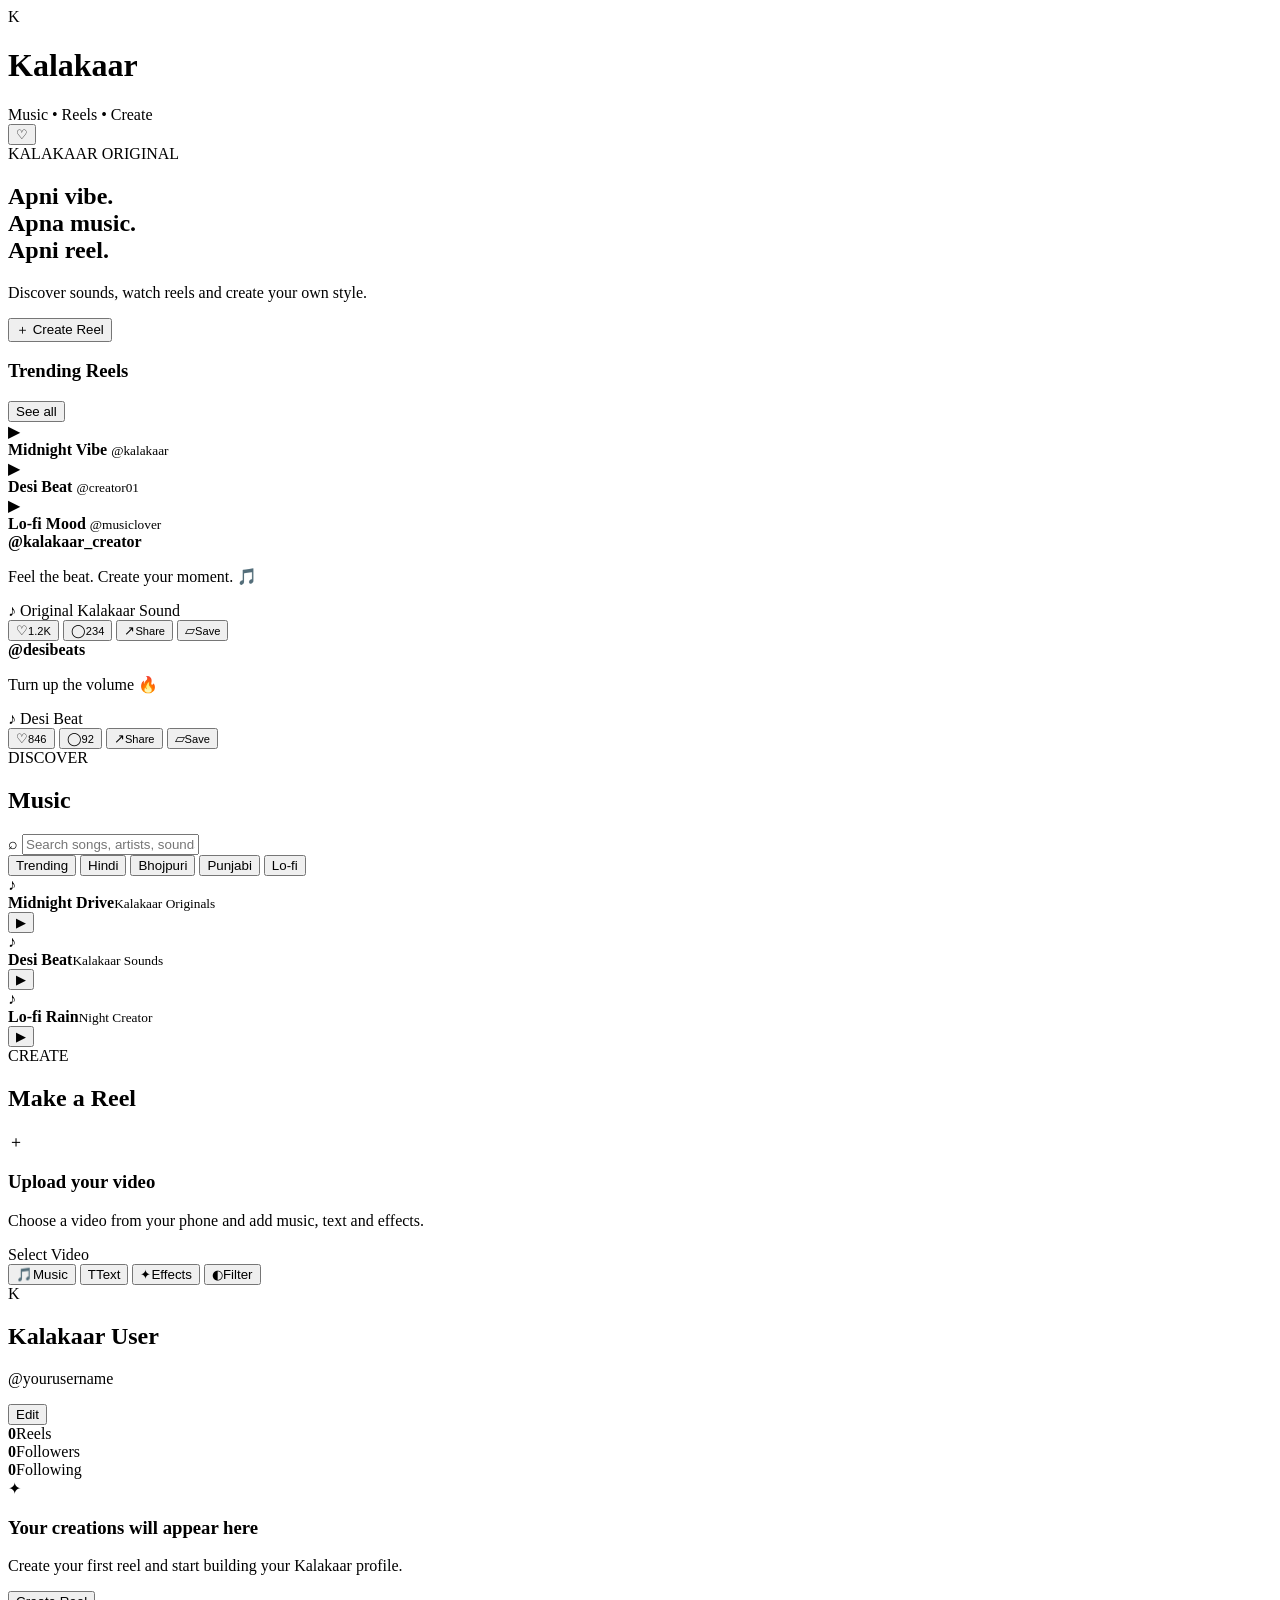
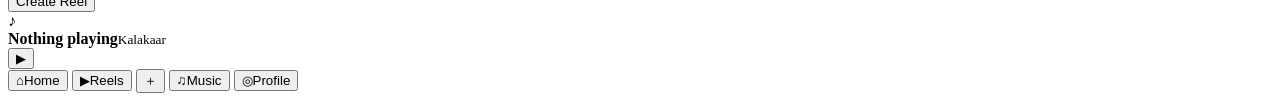
==== index.html @ d2f117f1 "Add files via upload" ====
<!DOCTYPE html>
<html lang="en">
<head>
  <meta charset="UTF-8" />
  <meta name="viewport" content="width=device-width, initial-scale=1.0, viewport-fit=cover" />
  <meta name="theme-color" content="#080808" />
  <title>Kalakaar</title>
  <link rel="stylesheet" href="style.css" />
</head>
<body>
  <div class="app-shell">
    <header class="topbar">
      <div class="brand">
        <div class="brand-mark">K</div>
        <div>
          <h1>Kalakaar</h1>
          <span>Music • Reels • Create</span>
        </div>
      </div>
      <button class="icon-btn" aria-label="Notifications">♡</button>
    </header>

    <main id="app">
      <section class="screen active" id="homeScreen">
        <div class="hero">
          <div class="hero-overlay"></div>
          <div class="hero-content">
            <span class="pill">KALAKAAR ORIGINAL</span>
            <h2>Apni vibe.<br>Apna music.<br>Apni reel.</h2>
            <p>Discover sounds, watch reels and create your own style.</p>
            <button class="primary-btn" onclick="openCreate()">＋ Create Reel</button>
          </div>
        </div>

        <div class="section-head">
          <h3>Trending Reels</h3>
          <button onclick="showToast('More reels coming soon')">See all</button>
        </div>

        <div class="reel-row">
          <article class="reel-card" onclick="playReel(this)">
            <div class="reel-cover cover-one"><span>▶</span></div>
            <strong>Midnight Vibe</strong>
            <small>@kalakaar</small>
          </article>
          <article class="reel-card" onclick="playReel(this)">
            <div class="reel-cover cover-two"><span>▶</span></div>
            <strong>Desi Beat</strong>
            <small>@creator01</small>
          </article>
          <article class="reel-card" onclick="playReel(this)">
            <div class="reel-cover cover-three"><span>▶</span></div>
            <strong>Lo-fi Mood</strong>
            <small>@musiclover</small>
          </article>
        </div>
      </section>

      <section class="screen" id="reelsScreen">
        <div class="reels-feed">
          <article class="full-reel">
            <div class="reel-bg bg-a"></div>
            <div class="reel-info">
              <b>@kalakaar_creator</b>
              <p>Feel the beat. Create your moment. 🎵</p>
              <span>♪ Original Kalakaar Sound</span>
            </div>
            <div class="reel-actions">
              <button onclick="like(this)">♡<small>1.2K</small></button>
              <button onclick="showToast('Comments opened')">◯<small>234</small></button>
              <button onclick="showToast('Share menu opened')">↗<small>Share</small></button>
              <button onclick="save(this)">▱<small>Save</small></button>
            </div>
          </article>
          <article class="full-reel">
            <div class="reel-bg bg-b"></div>
            <div class="reel-info">
              <b>@desibeats</b>
              <p>Turn up the volume 🔥</p>
              <span>♪ Desi Beat</span>
            </div>
            <div class="reel-actions">
              <button onclick="like(this)">♡<small>846</small></button>
              <button onclick="showToast('Comments opened')">◯<small>92</small></button>
              <button onclick="showToast('Share menu opened')">↗<small>Share</small></button>
              <button onclick="save(this)">▱<small>Save</small></button>
            </div>
          </article>
        </div>
      </section>

      <section class="screen" id="musicScreen">
        <div class="page-title">
          <span>DISCOVER</span>
          <h2>Music</h2>
        </div>
        <div class="search-box">⌕ <input placeholder="Search songs, artists, sounds..." /></div>

        <div class="chips">
          <button class="chip active">Trending</button>
          <button class="chip">Hindi</button>
          <button class="chip">Bhojpuri</button>
          <button class="chip">Punjabi</button>
          <button class="chip">Lo-fi</button>
        </div>

        <div class="track-list">
          <div class="track" onclick="playTrack(this, 'Midnight Drive')">
            <div class="track-art art-one">♪</div>
            <div class="track-meta"><b>Midnight Drive</b><small>Kalakaar Originals</small></div>
            <button>▶</button>
          </div>
          <div class="track" onclick="playTrack(this, 'Desi Beat')">
            <div class="track-art art-two">♪</div>
            <div class="track-meta"><b>Desi Beat</b><small>Kalakaar Sounds</small></div>
            <button>▶</button>
          </div>
          <div class="track" onclick="playTrack(this, 'Lo-fi Rain')">
            <div class="track-art art-three">♪</div>
            <div class="track-meta"><b>Lo-fi Rain</b><small>Night Creator</small></div>
            <button>▶</button>
          </div>
        </div>
      </section>

      <section class="screen" id="createScreen">
        <div class="page-title">
          <span>CREATE</span>
          <h2>Make a Reel</h2>
        </div>
        <div class="create-card">
          <div class="upload-icon">＋</div>
          <h3>Upload your video</h3>
          <p>Choose a video from your phone and add music, text and effects.</p>
          <label class="primary-btn upload-btn">
            Select Video
            <input type="file" accept="video/*" onchange="handleVideo(this)" hidden />
          </label>
          <div id="selectedFile"></div>
        </div>
        <div class="editor-tools">
          <button onclick="showToast('Music picker opened')">🎵<span>Music</span></button>
          <button onclick="showToast('Text tool opened')">T<span>Text</span></button>
          <button onclick="showToast('Effects opened')">✦<span>Effects</span></button>
          <button onclick="showToast('Filters opened')">◐<span>Filter</span></button>
        </div>
      </section>

      <section class="screen" id="profileScreen">
        <div class="profile-head">
          <div class="avatar">K</div>
          <div>
            <h2>Kalakaar User</h2>
            <p>@yourusername</p>
          </div>
          <button class="edit-btn" onclick="showToast('Edit profile')">Edit</button>
        </div>
        <div class="stats">
          <div><b>0</b><span>Reels</span></div>
          <div><b>0</b><span>Followers</span></div>
          <div><b>0</b><span>Following</span></div>
        </div>
        <div class="profile-empty">
          <div>✦</div>
          <h3>Your creations will appear here</h3>
          <p>Create your first reel and start building your Kalakaar profile.</p>
          <button class="primary-btn" onclick="openCreate()">Create Reel</button>
        </div>
      </section>
    </main>

    <div class="mini-player" id="miniPlayer">
      <div class="mini-art">♪</div>
      <div><b id="trackName">Nothing playing</b><small>Kalakaar</small></div>
      <button onclick="togglePlayer()">▶</button>
    </div>

    <nav class="bottom-nav">
      <button class="nav-item active" data-screen="homeScreen" onclick="navigate('homeScreen', this)">⌂<span>Home</span></button>
      <button class="nav-item" data-screen="reelsScreen" onclick="navigate('reelsScreen', this)">▶<span>Reels</span></button>
      <button class="create-nav" onclick="openCreate()">＋</button>
      <button class="nav-item" data-screen="musicScreen" onclick="navigate('musicScreen', this)">♫<span>Music</span></button>
      <button class="nav-item" data-screen="profileScreen" onclick="navigate('profileScreen', this)">◎<span>Profile</span></button>
    </nav>
  </div>

  <div class="toast" id="toast"></div>
  <script src="app.js"></script>
</body>
</html>
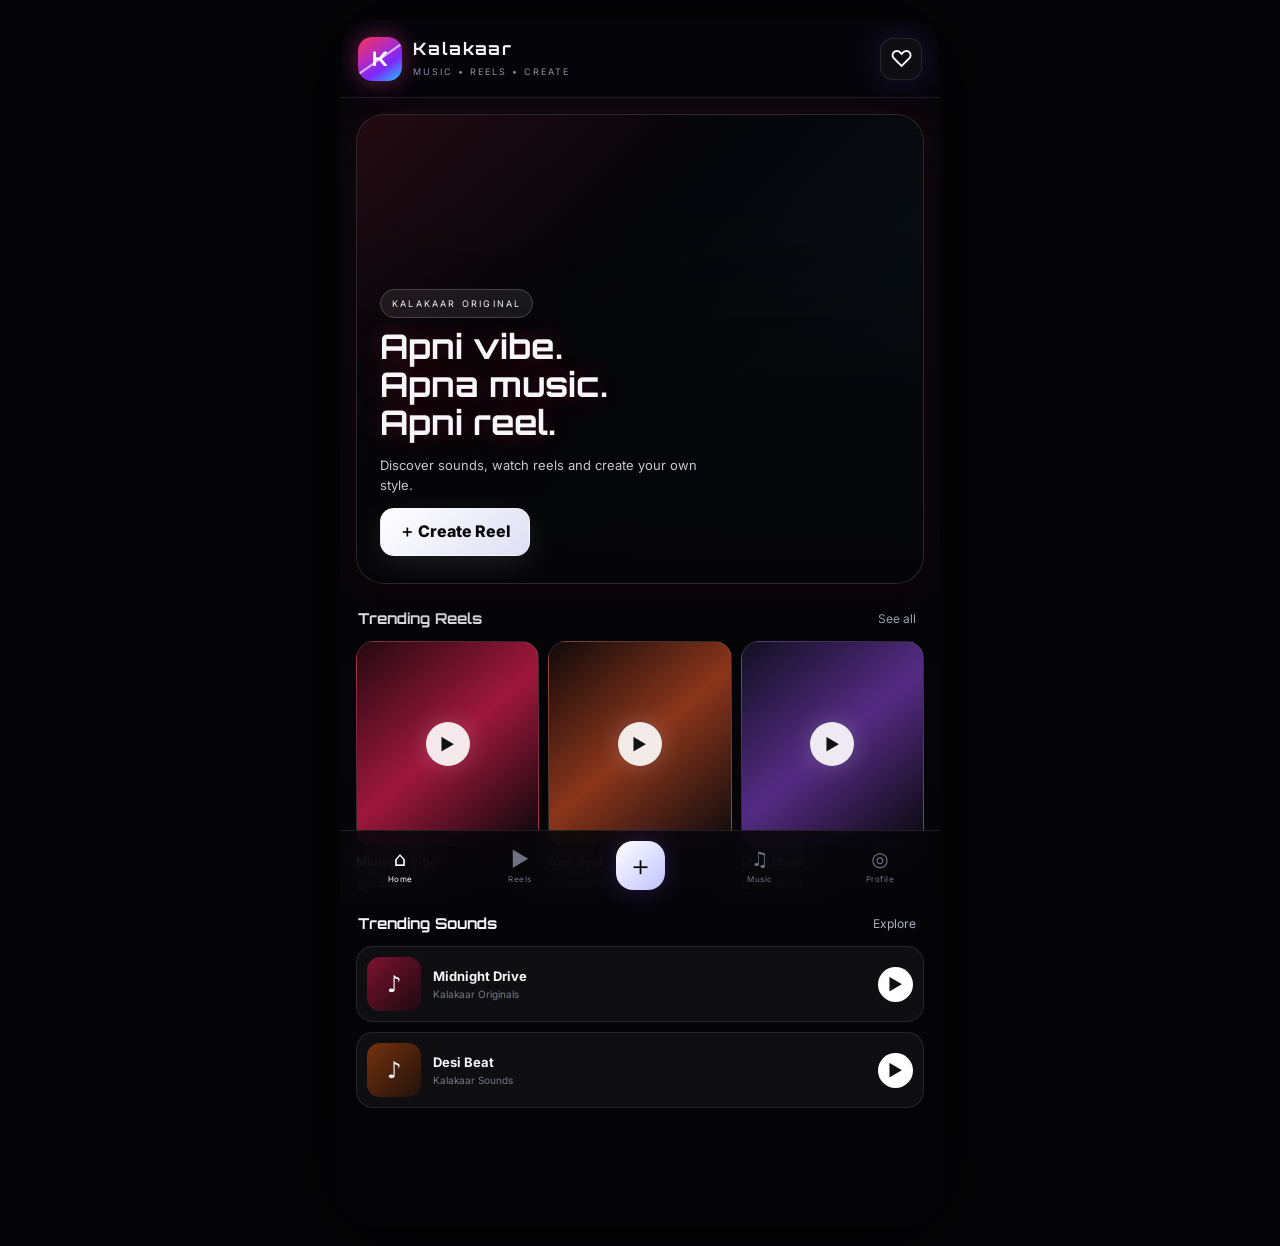
==== commit ce62f542: "Update index.html" ====
--- a/index.html
+++ b/index.html
@@ -1,190 +1,1143 @@
 <!DOCTYPE html>
 <html lang="en">
+
 <head>
-  <meta charset="UTF-8" />
-  <meta name="viewport" content="width=device-width, initial-scale=1.0, viewport-fit=cover" />
-  <meta name="theme-color" content="#080808" />
-  <title>Kalakaar</title>
-  <link rel="stylesheet" href="style.css" />
+    <meta charset="UTF-8">
+
+    <meta
+        name="viewport"
+        content="width=device-width, initial-scale=1.0, viewport-fit=cover"
+    >
+
+    <meta
+        name="theme-color"
+        content="#050507"
+    >
+
+    <meta
+        name="description"
+        content="Kalakaar - Music, Reels and Creator Studio"
+    >
+
+    <title>Kalakaar | Music • Reels • Create</title>
+
+    <link rel="stylesheet" href="style.css">
 </head>
+
+
 <body>
-  <div class="app-shell">
+
+<div class="app-shell">
+
+
+    <!-- ==========================================
+         TOP BAR
+    =========================================== -->
+
     <header class="topbar">
-      <div class="brand">
-        <div class="brand-mark">K</div>
+
+        <div class="brand">
+
+            <div class="brand-mark">
+                K
+            </div>
+
+            <div>
+                <h1>Kalakaar</h1>
+
+                <span>
+                    MUSIC • REELS • CREATE
+                </span>
+            </div>
+
+        </div>
+
+
+        <button
+            class="icon-btn"
+            onclick="openNotifications()"
+            aria-label="Notifications"
+        >
+            ♡
+        </button>
+
+    </header>
+
+
+
+    <!-- ==========================================
+         MAIN APP
+    =========================================== -->
+
+    <main id="app">
+
+
+        <!-- ======================================
+             HOME
+        ======================================= -->
+
+        <section
+            class="screen active"
+            id="homeScreen"
+        >
+
+            <div class="hero">
+
+                <div class="hero-overlay"></div>
+
+                <div class="hero-content">
+
+                    <span class="pill">
+                        KALAKAAR ORIGINAL
+                    </span>
+
+
+                    <h2>
+                        Apni vibe.<br>
+                        Apna music.<br>
+                        Apni reel.
+                    </h2>
+
+
+                    <p>
+                        Discover sounds, watch reels
+                        and create your own style.
+                    </p>
+
+
+                    <button
+                        class="primary-btn"
+                        onclick="openCreate()"
+                    >
+                        ＋ Create Reel
+                    </button>
+
+                </div>
+
+            </div>
+
+
+
+            <!-- TRENDING -->
+
+            <div class="section-head">
+
+                <h3>
+                    Trending Reels
+                </h3>
+
+                <button
+                    onclick="navigate(
+                        'reelsScreen',
+                        document.querySelector(
+                            '[data-screen=reelsScreen]'
+                        )
+                    )"
+                >
+                    See all
+                </button>
+
+            </div>
+
+
+            <div class="reel-row">
+
+
+                <article
+                    class="reel-card"
+                    onclick="playReel(this)"
+                >
+
+                    <div class="reel-cover cover-one">
+
+                        <span>
+                            ▶
+                        </span>
+
+                    </div>
+
+                    <strong>
+                        Midnight Vibe
+                    </strong>
+
+                    <small>
+                        @kalakaar
+                    </small>
+
+                </article>
+
+
+
+                <article
+                    class="reel-card"
+                    onclick="playReel(this)"
+                >
+
+                    <div class="reel-cover cover-two">
+
+                        <span>
+                            ▶
+                        </span>
+
+                    </div>
+
+                    <strong>
+                        Desi Beat
+                    </strong>
+
+                    <small>
+                        @creator01
+                    </small>
+
+                </article>
+
+
+
+                <article
+                    class="reel-card"
+                    onclick="playReel(this)"
+                >
+
+                    <div class="reel-cover cover-three">
+
+                        <span>
+                            ▶
+                        </span>
+
+                    </div>
+
+                    <strong>
+                        Lo-fi Mood
+                    </strong>
+
+                    <small>
+                        @musiclover
+                    </small>
+
+                </article>
+
+            </div>
+
+
+
+            <!-- TRENDING MUSIC -->
+
+            <div class="section-head">
+
+                <h3>
+                    Trending Sounds
+                </h3>
+
+                <button
+                    onclick="navigate(
+                        'musicScreen',
+                        document.querySelector(
+                            '[data-screen=musicScreen]'
+                        )
+                    )"
+                >
+                    Explore
+                </button>
+
+            </div>
+
+
+            <div class="track-list">
+
+
+                <div
+                    class="track"
+                    onclick="playTrack(
+                        this,
+                        'Midnight Drive'
+                    )"
+                >
+
+                    <div class="track-art art-one">
+                        ♪
+                    </div>
+
+
+                    <div class="track-meta">
+
+                        <b>
+                            Midnight Drive
+                        </b>
+
+                        <small>
+                            Kalakaar Originals
+                        </small>
+
+                    </div>
+
+
+                    <button>
+                        ▶
+                    </button>
+
+                </div>
+
+
+
+                <div
+                    class="track"
+                    onclick="playTrack(
+                        this,
+                        'Desi Beat'
+                    )"
+                >
+
+                    <div class="track-art art-two">
+                        ♪
+                    </div>
+
+
+                    <div class="track-meta">
+
+                        <b>
+                            Desi Beat
+                        </b>
+
+                        <small>
+                            Kalakaar Sounds
+                        </small>
+
+                    </div>
+
+
+                    <button>
+                        ▶
+                    </button>
+
+                </div>
+
+            </div>
+
+        </section>
+
+
+
+        <!-- ======================================
+             REELS
+        ======================================= -->
+
+        <section
+            class="screen"
+            id="reelsScreen"
+        >
+
+            <div class="reels-feed">
+
+
+                <!-- REEL 1 -->
+
+                <article class="full-reel">
+
+                    <div class="reel-bg bg-a"></div>
+
+
+                    <div class="reel-info">
+
+                        <b>
+                            @kalakaar_creator
+                        </b>
+
+                        <p>
+                            Feel the beat.
+                            Create your moment.
+                        </p>
+
+                        <span>
+                            ♪ Original Kalakaar Sound
+                        </span>
+
+                    </div>
+
+
+                    <div class="reel-actions">
+
+                        <button
+                            onclick="like(this)"
+                        >
+                            ♡
+                            <small>
+                                1.2K
+                            </small>
+                        </button>
+
+
+                        <button
+                            onclick="openComments()"
+                        >
+                            ◯
+                            <small>
+                                234
+                            </small>
+                        </button>
+
+
+                        <button
+                            onclick="shareReel()"
+                        >
+                            ↗
+                            <small>
+                                Share
+                            </small>
+                        </button>
+
+
+                        <button
+                            onclick="save(this)"
+                        >
+                            ▱
+                            <small>
+                                Save
+                            </small>
+                        </button>
+
+                    </div>
+
+                </article>
+
+
+
+                <!-- REEL 2 -->
+
+                <article class="full-reel">
+
+                    <div class="reel-bg bg-b"></div>
+
+
+                    <div class="reel-info">
+
+                        <b>
+                            @desibeats
+                        </b>
+
+                        <p>
+                            Turn up the volume.
+                        </p>
+
+                        <span>
+                            ♪ Desi Beat
+                        </span>
+
+                    </div>
+
+
+                    <div class="reel-actions">
+
+                        <button
+                            onclick="like(this)"
+                        >
+                            ♡
+                            <small>
+                                846
+                            </small>
+                        </button>
+
+
+                        <button
+                            onclick="openComments()"
+                        >
+                            ◯
+                            <small>
+                                92
+                            </small>
+                        </button>
+
+
+                        <button
+                            onclick="shareReel()"
+                        >
+                            ↗
+                            <small>
+                                Share
+                            </small>
+                        </button>
+
+
+                        <button
+                            onclick="save(this)"
+                        >
+                            ▱
+                            <small>
+                                Save
+                            </small>
+                        </button>
+
+                    </div>
+
+                </article>
+
+            </div>
+
+        </section>
+
+
+
+        <!-- ======================================
+             MUSIC
+        ======================================= -->
+
+        <section
+            class="screen"
+            id="musicScreen"
+        >
+
+            <div class="page-title">
+
+                <span>
+                    DISCOVER
+                </span>
+
+                <h2>
+                    Music
+                </h2>
+
+            </div>
+
+
+
+            <!-- SEARCH -->
+
+            <div class="search-box">
+
+                ⌕
+
+
+                <input
+                    type="search"
+                    placeholder="Search songs, artists, sounds..."
+                    oninput="searchMusic(this.value)"
+                >
+
+            </div>
+
+
+
+            <!-- CATEGORIES -->
+
+            <div class="chips">
+
+                <button
+                    class="chip active"
+                >
+                    Trending
+                </button>
+
+
+                <button class="chip">
+                    Hindi
+                </button>
+
+
+                <button class="chip">
+                    Bhojpuri
+                </button>
+
+
+                <button class="chip">
+                    Punjabi
+                </button>
+
+
+                <button class="chip">
+                    Lo-fi
+                </button>
+
+
+                <button class="chip">
+                    Remix
+                </button>
+
+            </div>
+
+
+
+            <!-- MUSIC -->
+
+            <div class="track-list">
+
+
+                <div
+                    class="track"
+                    onclick="playTrack(
+                        this,
+                        'Midnight Drive'
+                    )"
+                >
+
+                    <div class="track-art art-one">
+                        ♪
+                    </div>
+
+
+                    <div class="track-meta">
+
+                        <b>
+                            Midnight Drive
+                        </b>
+
+                        <small>
+                            Kalakaar Originals
+                        </small>
+
+                    </div>
+
+
+                    <button>
+                        ▶
+                    </button>
+
+                </div>
+
+
+
+                <div
+                    class="track"
+                    onclick="playTrack(
+                        this,
+                        'Desi Beat'
+                    )"
+                >
+
+                    <div class="track-art art-two">
+                        ♪
+                    </div>
+
+
+                    <div class="track-meta">
+
+                        <b>
+                            Desi Beat
+                        </b>
+
+                        <small>
+                            Kalakaar Sounds
+                        </small>
+
+                    </div>
+
+
+                    <button>
+                        ▶
+                    </button>
+
+                </div>
+
+
+
+                <div
+                    class="track"
+                    onclick="playTrack(
+                        this,
+                        'Lo-fi Rain'
+                    )"
+                >
+
+                    <div class="track-art art-three">
+                        ♪
+                    </div>
+
+
+                    <div class="track-meta">
+
+                        <b>
+                            Lo-fi Rain
+                        </b>
+
+                        <small>
+                            Night Creator
+                        </small>
+
+                    </div>
+
+
+                    <button>
+                        ▶
+                    </button>
+
+                </div>
+
+
+
+                <div
+                    class="track"
+                    onclick="playTrack(
+                        this,
+                        'Desi Nights'
+                    )"
+                >
+
+                    <div class="track-art art-two">
+                        ♪
+                    </div>
+
+
+                    <div class="track-meta">
+
+                        <b>
+                            Desi Nights
+                        </b>
+
+                        <small>
+                            Kalakaar Beats
+                        </small>
+
+                    </div>
+
+
+                    <button>
+                        ▶
+                    </button>
+
+                </div>
+
+            </div>
+
+        </section>
+
+
+
+        <!-- ======================================
+             CREATE REEL
+        ======================================= -->
+
+        <section
+            class="screen"
+            id="createScreen"
+        >
+
+            <div class="page-title">
+
+                <span>
+                    CREATOR STUDIO
+                </span>
+
+                <h2>
+                    Make a Reel
+                </h2>
+
+            </div>
+
+
+
+            <div class="create-card">
+
+                <div class="upload-icon">
+                    ＋
+                </div>
+
+
+                <h3>
+                    Upload your video
+                </h3>
+
+
+                <p>
+                    Choose a video from your phone
+                    and add music, text and effects.
+                </p>
+
+
+                <label class="primary-btn upload-btn">
+
+                    Select Video
+
+                    <input
+                        type="file"
+                        accept="video/*"
+                        onchange="handleVideo(this)"
+                        hidden
+                    >
+
+                </label>
+
+
+                <div id="selectedFile"></div>
+
+            </div>
+
+
+
+            <!-- EDITOR TOOLS -->
+
+            <div class="editor-tools">
+
+                <button
+                    onclick="showToast(
+                        'Music picker opened'
+                    )"
+                >
+                    🎵
+                    <span>
+                        Music
+                    </span>
+                </button>
+
+
+                <button
+                    onclick="showToast(
+                        'Text tool opened'
+                    )"
+                >
+                    T
+                    <span>
+                        Text
+                    </span>
+                </button>
+
+
+                <button
+                    onclick="showToast(
+                        'Effects opened'
+                    )"
+                >
+                    ✦
+                    <span>
+                        Effects
+                    </span>
+                </button>
+
+
+                <button
+                    onclick="showToast(
+                        'Filters opened'
+                    )"
+                >
+                    ◐
+                    <span>
+                        Filter
+                    </span>
+                </button>
+
+            </div>
+
+
+
+            <!-- CREATOR ACTIONS -->
+
+            <div class="section-head">
+
+                <h3>
+                    Creator Tools
+                </h3>
+
+            </div>
+
+
+            <div class="editor-tools">
+
+                <button
+                    onclick="showToast(
+                        'Drafts opened'
+                    )"
+                >
+                    ▣
+                    <span>
+                        Drafts
+                    </span>
+                </button>
+
+
+                <button
+                    onclick="showToast(
+                        'Saved sounds opened'
+                    )"
+                >
+                    ♫
+                    <span>
+                        Sounds
+                    </span>
+                </button>
+
+
+                <button
+                    onclick="showToast(
+                        'Templates opened'
+                    )"
+                >
+                    ◈
+                    <span>
+                        Templates
+                    </span>
+                </button>
+
+
+                <button
+                    onclick="showToast(
+                        'Analytics opened'
+                    )"
+                >
+                    ◉
+                    <span>
+                        Analytics
+                    </span>
+                </button>
+
+            </div>
+
+        </section>
+
+
+
+        <!-- ======================================
+             PROFILE
+        ======================================= -->
+
+        <section
+            class="screen"
+            id="profileScreen"
+        >
+
+            <div class="profile-head">
+
+                <div class="avatar">
+                    K
+                </div>
+
+
+                <div>
+
+                    <h2>
+                        Kalakaar User
+                    </h2>
+
+                    <p>
+                        @yourusername
+                    </p>
+
+                </div>
+
+
+                <button
+                    class="edit-btn"
+                    onclick="editProfile()"
+                >
+                    Edit
+                </button>
+
+            </div>
+
+
+
+            <!-- PROFILE STATS -->
+
+            <div class="stats">
+
+                <div>
+
+                    <b>
+                        0
+                    </b>
+
+                    <span>
+                        Reels
+                    </span>
+
+                </div>
+
+
+                <div>
+
+                    <b>
+                        0
+                    </b>
+
+                    <span>
+                        Followers
+                    </span>
+
+                </div>
+
+
+                <div>
+
+                    <b>
+                        0
+                    </b>
+
+                    <span>
+                        Following
+                    </span>
+
+                </div>
+
+            </div>
+
+
+
+            <!-- PROFILE EMPTY -->
+
+            <div class="profile-empty">
+
+                <div>
+                    ✦
+                </div>
+
+
+                <h3>
+                    Your creations will appear here
+                </h3>
+
+
+                <p>
+                    Create your first reel and start
+                    building your Kalakaar profile.
+                </p>
+
+
+                <button
+                    class="primary-btn"
+                    onclick="openCreate()"
+                >
+                    Create Reel
+                </button>
+
+            </div>
+
+        </section>
+
+    </main>
+
+
+
+    <!-- ==========================================
+         MINI MUSIC PLAYER
+    =========================================== -->
+
+    <div
+        class="mini-player"
+        id="miniPlayer"
+    >
+
+        <div class="mini-art">
+            ♪
+        </div>
+
+
         <div>
-          <h1>Kalakaar</h1>
-          <span>Music • Reels • Create</span>
+
+            <b id="trackName">
+                Nothing playing
+            </b>
+
+            <small>
+                Kalakaar
+            </small>
+
         </div>
-      </div>
-      <button class="icon-btn" aria-label="Notifications">♡</button>
-    </header>
-
-    <main id="app">
-      <section class="screen active" id="homeScreen">
-        <div class="hero">
-          <div class="hero-overlay"></div>
-          <div class="hero-content">
-            <span class="pill">KALAKAAR ORIGINAL</span>
-            <h2>Apni vibe.<br>Apna music.<br>Apni reel.</h2>
-            <p>Discover sounds, watch reels and create your own style.</p>
-            <button class="primary-btn" onclick="openCreate()">＋ Create Reel</button>
-          </div>
-        </div>
-
-        <div class="section-head">
-          <h3>Trending Reels</h3>
-          <button onclick="showToast('More reels coming soon')">See all</button>
-        </div>
-
-        <div class="reel-row">
-          <article class="reel-card" onclick="playReel(this)">
-            <div class="reel-cover cover-one"><span>▶</span></div>
-            <strong>Midnight Vibe</strong>
-            <small>@kalakaar</small>
-          </article>
-          <article class="reel-card" onclick="playReel(this)">
-            <div class="reel-cover cover-two"><span>▶</span></div>
-            <strong>Desi Beat</strong>
-            <small>@creator01</small>
-          </article>
-          <article class="reel-card" onclick="playReel(this)">
-            <div class="reel-cover cover-three"><span>▶</span></div>
-            <strong>Lo-fi Mood</strong>
-            <small>@musiclover</small>
-          </article>
-        </div>
-      </section>
-
-      <section class="screen" id="reelsScreen">
-        <div class="reels-feed">
-          <article class="full-reel">
-            <div class="reel-bg bg-a"></div>
-            <div class="reel-info">
-              <b>@kalakaar_creator</b>
-              <p>Feel the beat. Create your moment. 🎵</p>
-              <span>♪ Original Kalakaar Sound</span>
-            </div>
-            <div class="reel-actions">
-              <button onclick="like(this)">♡<small>1.2K</small></button>
-              <button onclick="showToast('Comments opened')">◯<small>234</small></button>
-              <button onclick="showToast('Share menu opened')">↗<small>Share</small></button>
-              <button onclick="save(this)">▱<small>Save</small></button>
-            </div>
-          </article>
-          <article class="full-reel">
-            <div class="reel-bg bg-b"></div>
-            <div class="reel-info">
-              <b>@desibeats</b>
-              <p>Turn up the volume 🔥</p>
-              <span>♪ Desi Beat</span>
-            </div>
-            <div class="reel-actions">
-              <button onclick="like(this)">♡<small>846</small></button>
-              <button onclick="showToast('Comments opened')">◯<small>92</small></button>
-              <button onclick="showToast('Share menu opened')">↗<small>Share</small></button>
-              <button onclick="save(this)">▱<small>Save</small></button>
-            </div>
-          </article>
-        </div>
-      </section>
-
-      <section class="screen" id="musicScreen">
-        <div class="page-title">
-          <span>DISCOVER</span>
-          <h2>Music</h2>
-        </div>
-        <div class="search-box">⌕ <input placeholder="Search songs, artists, sounds..." /></div>
-
-        <div class="chips">
-          <button class="chip active">Trending</button>
-          <button class="chip">Hindi</button>
-          <button class="chip">Bhojpuri</button>
-          <button class="chip">Punjabi</button>
-          <button class="chip">Lo-fi</button>
-        </div>
-
-        <div class="track-list">
-          <div class="track" onclick="playTrack(this, 'Midnight Drive')">
-            <div class="track-art art-one">♪</div>
-            <div class="track-meta"><b>Midnight Drive</b><small>Kalakaar Originals</small></div>
-            <button>▶</button>
-          </div>
-          <div class="track" onclick="playTrack(this, 'Desi Beat')">
-            <div class="track-art art-two">♪</div>
-            <div class="track-meta"><b>Desi Beat</b><small>Kalakaar Sounds</small></div>
-            <button>▶</button>
-          </div>
-          <div class="track" onclick="playTrack(this, 'Lo-fi Rain')">
-            <div class="track-art art-three">♪</div>
-            <div class="track-meta"><b>Lo-fi Rain</b><small>Night Creator</small></div>
-            <button>▶</button>
-          </div>
-        </div>
-      </section>
-
-      <section class="screen" id="createScreen">
-        <div class="page-title">
-          <span>CREATE</span>
-          <h2>Make a Reel</h2>
-        </div>
-        <div class="create-card">
-          <div class="upload-icon">＋</div>
-          <h3>Upload your video</h3>
-          <p>Choose a video from your phone and add music, text and effects.</p>
-          <label class="primary-btn upload-btn">
-            Select Video
-            <input type="file" accept="video/*" onchange="handleVideo(this)" hidden />
-          </label>
-          <div id="selectedFile"></div>
-        </div>
-        <div class="editor-tools">
-          <button onclick="showToast('Music picker opened')">🎵<span>Music</span></button>
-          <button onclick="showToast('Text tool opened')">T<span>Text</span></button>
-          <button onclick="showToast('Effects opened')">✦<span>Effects</span></button>
-          <button onclick="showToast('Filters opened')">◐<span>Filter</span></button>
-        </div>
-      </section>
-
-      <section class="screen" id="profileScreen">
-        <div class="profile-head">
-          <div class="avatar">K</div>
-          <div>
-            <h2>Kalakaar User</h2>
-            <p>@yourusername</p>
-          </div>
-          <button class="edit-btn" onclick="showToast('Edit profile')">Edit</button>
-        </div>
-        <div class="stats">
-          <div><b>0</b><span>Reels</span></div>
-          <div><b>0</b><span>Followers</span></div>
-          <div><b>0</b><span>Following</span></div>
-        </div>
-        <div class="profile-empty">
-          <div>✦</div>
-          <h3>Your creations will appear here</h3>
-          <p>Create your first reel and start building your Kalakaar profile.</p>
-          <button class="primary-btn" onclick="openCreate()">Create Reel</button>
-        </div>
-      </section>
-    </main>
-
-    <div class="mini-player" id="miniPlayer">
-      <div class="mini-art">♪</div>
-      <div><b id="trackName">Nothing playing</b><small>Kalakaar</small></div>
-      <button onclick="togglePlayer()">▶</button>
+
+
+        <button
+            onclick="togglePlayer()"
+        >
+            ▶
+        </button>
+
     </div>
 
+
+
+    <!-- ==========================================
+         BOTTOM NAVIGATION
+    =========================================== -->
+
     <nav class="bottom-nav">
-      <button class="nav-item active" data-screen="homeScreen" onclick="navigate('homeScreen', this)">⌂<span>Home</span></button>
-      <button class="nav-item" data-screen="reelsScreen" onclick="navigate('reelsScreen', this)">▶<span>Reels</span></button>
-      <button class="create-nav" onclick="openCreate()">＋</button>
-      <button class="nav-item" data-screen="musicScreen" onclick="navigate('musicScreen', this)">♫<span>Music</span></button>
-      <button class="nav-item" data-screen="profileScreen" onclick="navigate('profileScreen', this)">◎<span>Profile</span></button>
+
+
+        <button
+            class="nav-item active"
+            data-screen="homeScreen"
+            onclick="navigate(
+                'homeScreen',
+                this
+            )"
+        >
+            ⌂
+            <span>
+                Home
+            </span>
+        </button>
+
+
+
+        <button
+            class="nav-item"
+            data-screen="reelsScreen"
+            onclick="navigate(
+                'reelsScreen',
+                this
+            )"
+        >
+            ▶
+            <span>
+                Reels
+            </span>
+        </button>
+
+
+
+        <button
+            class="create-nav"
+            onclick="openCreate()"
+            aria-label="Create Reel"
+        >
+            ＋
+        </button>
+
+
+
+        <button
+            class="nav-item"
+            data-screen="musicScreen"
+            onclick="navigate(
+                'musicScreen',
+                this
+            )"
+        >
+            ♫
+            <span>
+                Music
+            </span>
+        </button>
+
+
+
+        <button
+            class="nav-item"
+            data-screen="profileScreen"
+            onclick="navigate(
+                'profileScreen',
+                this
+            )"
+        >
+            ◎
+            <span>
+                Profile
+            </span>
+        </button>
+
     </nav>
-  </div>
-
-  <div class="toast" id="toast"></div>
-  <script src="app.js"></script>
+
+
+
+    <!-- ==========================================
+         TOAST
+    =========================================== -->
+
+    <div
+        class="toast"
+        id="toast"
+    ></div>
+
+
+</div>
+
+
+<script src="app.js"></script>
+
 </body>
+
 </html>
--- a/style.css
+++ b/style.css
@@ -0,0 +1,311 @@
+@import url('https://fonts.googleapis.com/css2?family=Orbitron:wght@500;600;700;800&family=Inter:wght@400;500;600;700;800&display=swap');
+
+:root{
+  --bg:#050507;
+  --panel:rgba(16,16,23,.72);
+  --line:rgba(255,255,255,.10);
+  --text:#f7f7fb;
+  --muted:#9293a2;
+  --red:#ff3158;
+  --violet:#8b5cff;
+  --cyan:#34d8ff;
+  --glow:0 0 35px rgba(139,92,255,.22);
+}
+
+*{box-sizing:border-box}
+html,body{margin:0;min-height:100%;background:var(--bg);color:var(--text);font-family:Inter,system-ui,sans-serif}
+body{overflow-x:hidden}
+button,input{font:inherit}
+button{cursor:pointer}
+
+body:before{
+  content:"";
+  position:fixed;
+  inset:0;
+  pointer-events:none;
+  background:
+    radial-gradient(circle at 15% 10%,rgba(255,49,88,.16),transparent 28%),
+    radial-gradient(circle at 90% 20%,rgba(52,216,255,.10),transparent 25%),
+    radial-gradient(circle at 50% 90%,rgba(139,92,255,.13),transparent 30%);
+  z-index:-2;
+}
+
+body:after{
+  content:"";
+  position:fixed;
+  inset:0;
+  pointer-events:none;
+  opacity:.08;
+  background-image:linear-gradient(rgba(255,255,255,.7) 1px,transparent 1px),
+                   linear-gradient(90deg,rgba(255,255,255,.7) 1px,transparent 1px);
+  background-size:42px 42px;
+  mask-image:linear-gradient(to bottom,black,transparent 75%);
+  z-index:-1;
+}
+
+.app-shell{
+  max-width:600px;
+  min-height:100vh;
+  margin:auto;
+  position:relative;
+  background:linear-gradient(180deg,rgba(7,7,11,.92),rgba(4,4,7,.98));
+  box-shadow:0 0 100px rgba(0,0,0,.75);
+}
+
+.topbar{
+  height:78px;
+  padding:13px 18px;
+  display:flex;
+  align-items:center;
+  justify-content:space-between;
+  position:sticky;
+  top:0;
+  z-index:50;
+  background:rgba(5,5,9,.70);
+  backdrop-filter:blur(22px);
+  border-bottom:1px solid var(--line);
+}
+
+.brand{display:flex;align-items:center;gap:11px}
+.brand-mark{
+  width:44px;height:44px;border-radius:14px;
+  display:grid;place-items:center;
+  font-family:Orbitron,sans-serif;font-weight:800;font-size:20px;
+  background:linear-gradient(145deg,#ff3158,#7d28ff 65%,#21c9ff);
+  box-shadow:0 0 22px rgba(255,49,88,.34),0 0 34px rgba(139,92,255,.2);
+  position:relative;overflow:hidden
+}
+.brand-mark:after{
+  content:"";position:absolute;width:70px;height:2px;
+  background:#fff;opacity:.65;transform:rotate(-35deg);
+  animation:scan 2.7s linear infinite
+}
+@keyframes scan{from{left:-80px}to{left:70px}}
+
+.brand h1{
+  margin:0;font-family:Orbitron,sans-serif;
+  font-size:17px;letter-spacing:1.4px
+}
+.brand span{font-size:9px;color:var(--muted);letter-spacing:2px}
+
+.icon-btn{
+  width:42px;height:42px;border-radius:13px;
+  border:1px solid var(--line);background:rgba(255,255,255,.045);
+  color:#fff;font-size:23px;box-shadow:var(--glow)
+}
+
+.screen{display:none;padding:16px 16px 118px}
+.screen.active{display:block;animation:enter .38s ease both}
+@keyframes enter{from{opacity:0;transform:translateY(8px)}to{opacity:1;transform:none}}
+
+.hero{
+  height:470px;border-radius:28px;overflow:hidden;position:relative;
+  background:url("assets/wallpaper.jpg") center/cover;
+  border:1px solid rgba(255,255,255,.14);
+  box-shadow:0 22px 60px rgba(0,0,0,.45),0 0 45px rgba(255,49,88,.10);
+}
+.hero:before{
+  content:"";position:absolute;inset:0;
+  background:linear-gradient(135deg,rgba(255,49,88,.14),transparent 35%,rgba(52,216,255,.08));
+}
+.hero-overlay{
+  position:absolute;inset:0;
+  background:linear-gradient(0deg,#050507 4%,rgba(5,5,7,.74) 38%,rgba(5,5,7,.18) 80%);
+}
+.hero-content{position:absolute;left:23px;right:23px;bottom:27px}
+.pill{
+  font-size:9px;letter-spacing:2.2px;
+  padding:8px 11px;border-radius:99px;
+  border:1px solid rgba(255,255,255,.18);
+  background:rgba(255,255,255,.08);
+  backdrop-filter:blur(12px)
+}
+.hero h2{
+  font-family:Orbitron,sans-serif;
+  font-size:34px;line-height:1.13;
+  margin:16px 0 10px;
+  text-shadow:0 0 25px rgba(255,49,88,.28)
+}
+.hero p{color:#c7c7d0;font-size:13px;line-height:1.55;max-width:350px}
+
+.primary-btn{
+  border:1px solid rgba(255,255,255,.28);
+  border-radius:14px;padding:12px 18px;
+  background:linear-gradient(135deg,#fff,#dedff4);
+  color:#07070a;font-weight:800;
+  box-shadow:0 8px 30px rgba(255,255,255,.10);
+  transition:.2s
+}
+.primary-btn:hover{transform:translateY(-2px);box-shadow:0 10px 35px rgba(139,92,255,.24)}
+
+.section-head{display:flex;align-items:center;justify-content:space-between;margin:25px 2px 13px}
+.section-head h3{margin:0;font-family:Orbitron,sans-serif;font-size:15px}
+.section-head button{border:0;background:none;color:#aeb0c1;font-size:12px}
+
+.reel-row{display:grid;grid-template-columns:repeat(3,1fr);gap:9px}
+.reel-card{min-width:0}
+.reel-cover{
+  height:205px;border-radius:18px;display:grid;place-items:center;
+  position:relative;overflow:hidden;border:1px solid rgba(255,255,255,.11);
+  transition:.25s
+}
+.reel-cover:hover{transform:translateY(-4px);box-shadow:0 14px 35px rgba(0,0,0,.4)}
+.reel-cover span{
+  width:44px;height:44px;border-radius:50%;
+  display:grid;place-items:center;background:rgba(255,255,255,.9);color:#111;
+  box-shadow:0 0 25px rgba(255,255,255,.18)
+}
+.cover-one,.bg-a{background:linear-gradient(140deg,#250910,#9f173c,#07070a)}
+.cover-two,.bg-b{background:linear-gradient(140deg,#10090a,#8b351b,#0a0a0d)}
+.cover-three{background:linear-gradient(140deg,#111022,#542b83,#08080b)}
+.reel-card strong,.reel-card small{display:block;margin-top:8px;white-space:nowrap;overflow:hidden;text-overflow:ellipsis}
+.reel-card strong{font-size:12px}
+.reel-card small{font-size:10px;color:#777987}
+
+.page-title span{font-family:Orbitron,sans-serif;font-size:9px;color:#777b8e;letter-spacing:2.4px}
+.page-title h2{font-family:Orbitron,sans-serif;font-size:28px;margin:7px 0 18px}
+
+.search-box{
+  height:50px;border:1px solid var(--line);border-radius:15px;
+  display:flex;align-items:center;padding:0 14px;gap:9px;
+  background:rgba(255,255,255,.045);backdrop-filter:blur(15px)
+}
+.search-box input{background:none;border:0;outline:0;color:#fff;width:100%;font-size:13px}
+
+.chips{display:flex;gap:8px;overflow:auto;padding:15px 0}
+.chip{
+  white-space:nowrap;border:1px solid var(--line);
+  background:rgba(255,255,255,.035);color:#a7a8b6;
+  border-radius:99px;padding:8px 13px
+}
+.chip.active{
+  background:linear-gradient(135deg,#fff,#d7d8e8);color:#08080a;
+  box-shadow:0 0 22px rgba(255,255,255,.12)
+}
+
+.track-list{display:grid;gap:10px}
+.track{
+  display:flex;align-items:center;gap:12px;
+  background:rgba(255,255,255,.045);
+  border:1px solid var(--line);border-radius:17px;padding:10px;
+  backdrop-filter:blur(14px);transition:.2s
+}
+.track:hover{border-color:rgba(139,92,255,.35);box-shadow:var(--glow)}
+.track-art{width:54px;height:54px;border-radius:13px;display:grid;place-items:center;font-size:23px}
+.art-one{background:linear-gradient(135deg,#7d1230,#1c0910)}
+.art-two{background:linear-gradient(135deg,#75330e,#21100a)}
+.art-three{background:linear-gradient(135deg,#33285e,#0d0a18)}
+.track-meta{flex:1}.track-meta b,.track-meta small{display:block}
+.track-meta b{font-size:13px}.track-meta small{font-size:10px;color:#777987;margin-top:4px}
+.track button{width:35px;height:35px;border-radius:50%;border:1px solid var(--line);background:#fff;color:#111}
+
+.reels-feed{
+  margin:-16px -16px -118px;
+  height:calc(100vh - 78px);
+  overflow-y:auto;scroll-snap-type:y mandatory
+}
+.full-reel{
+  height:calc(100vh - 78px);min-height:570px;
+  position:relative;scroll-snap-align:start;overflow:hidden
+}
+.reel-bg{position:absolute;inset:0;background-size:cover;background-position:center}
+.reel-bg:after{
+  content:"";position:absolute;inset:0;
+  background:linear-gradient(0deg,#000e 0%,transparent 57%),linear-gradient(90deg,transparent 55%,#0009)
+}
+.reel-info{position:absolute;z-index:2;bottom:40px;left:18px;right:86px}
+.reel-info b{font-size:14px}.reel-info p{font-size:13px}.reel-info span{font-size:10px;color:#d4d4dd}
+.reel-actions{position:absolute;z-index:3;right:13px;bottom:32px;display:grid;gap:16px}
+.reel-actions button{
+  border:1px solid rgba(255,255,255,.10);
+  width:47px;height:47px;border-radius:15px;
+  background:rgba(0,0,0,.32);backdrop-filter:blur(12px);
+  font-size:24px;color:#fff;display:grid;place-items:center
+}
+.reel-actions small{font-size:8px;color:#fff}
+
+.create-card{
+  padding:42px 20px;text-align:center;
+  border:1px dashed rgba(139,92,255,.45);
+  border-radius:22px;background:linear-gradient(145deg,rgba(139,92,255,.08),rgba(255,49,88,.04));
+  box-shadow:0 0 45px rgba(139,92,255,.08)
+}
+.upload-icon{
+  width:76px;height:76px;margin:auto;border-radius:23px;
+  display:grid;place-items:center;
+  background:linear-gradient(145deg,#221334,#241018);
+  border:1px solid rgba(255,255,255,.12);
+  font-size:34px;box-shadow:0 0 30px rgba(139,92,255,.18)
+}
+.create-card h3{margin:18px 0 7px;font-family:Orbitron,sans-serif;font-size:16px}
+.create-card p{color:#858796;font-size:12px;line-height:1.6}
+.upload-btn{display:inline-block;margin-top:10px}
+.editor-tools{display:grid;grid-template-columns:repeat(4,1fr);gap:8px;margin-top:15px}
+.editor-tools button{
+  padding:15px 5px;background:rgba(255,255,255,.045);
+  border:1px solid var(--line);color:#fff;border-radius:15px;
+  font-size:20px
+}
+.editor-tools span{display:block;font-size:9px;color:#858796;margin-top:6px}
+
+.profile-head{display:flex;align-items:center;gap:13px}
+.avatar{
+  width:68px;height:68px;border-radius:50%;display:grid;place-items:center;
+  font-family:Orbitron,sans-serif;font-size:25px;font-weight:800;
+  background:url("assets/wallpaper.jpg") center/cover;
+  border:2px solid #fff;box-shadow:0 0 25px rgba(255,49,88,.18)
+}
+.profile-head h2{margin:0;font-family:Orbitron,sans-serif;font-size:15px}
+.profile-head p{margin:5px 0;color:#777987;font-size:11px}
+.edit-btn{margin-left:auto;background:rgba(255,255,255,.05);color:#fff;border:1px solid var(--line);padding:8px 14px;border-radius:10px}
+.stats{display:grid;grid-template-columns:repeat(3,1fr);margin:25px 0;border-block:1px solid #202027;padding:17px 0;text-align:center}
+.stats b,.stats span{display:block}.stats b{font-family:Orbitron,sans-serif}.stats span{color:#777987;font-size:10px;margin-top:4px}
+.profile-empty{text-align:center;padding:45px 15px;color:#888}.profile-empty>div{font-size:35px;color:#fff}
+.profile-empty h3{color:#ddd;font-size:15px}.profile-empty p{font-size:11px;line-height:1.6}
+
+.mini-player{
+  position:fixed;z-index:60;bottom:76px;left:50%;
+  transform:translateX(-50%);width:min(568px,calc(100% - 22px));
+  height:60px;background:rgba(19,19,27,.88);
+  border:1px solid rgba(139,92,255,.25);border-radius:17px;
+  display:none;align-items:center;padding:7px;gap:10px;
+  backdrop-filter:blur(22px);box-shadow:0 0 35px rgba(139,92,255,.15)
+}
+.mini-player.show{display:flex}.mini-art{width:45px;height:45px;border-radius:11px;background:linear-gradient(135deg,#8b1d3c,#29103c);display:grid;place-items:center}
+.mini-player div:nth-child(2){flex:1}.mini-player b,.mini-player small{display:block}
+.mini-player b{font-size:11px}.mini-player small{font-size:9px;color:#777987;margin-top:3px}
+.mini-player button{border:0;background:#fff;color:#000;width:36px;height:36px;border-radius:50%}
+
+.bottom-nav{
+  position:fixed;z-index:70;bottom:0;left:50%;transform:translateX(-50%);
+  width:min(600px,100%);height:70px;
+  background:rgba(6,6,10,.84);border-top:1px solid var(--line);
+  display:grid;grid-template-columns:1fr 1fr 1fr 1fr 1fr;
+  align-items:center;backdrop-filter:blur(24px);
+  padding-bottom:env(safe-area-inset-bottom)
+}
+.nav-item{
+  border:0;background:none;color:#6f7180;
+  font-size:20px;display:grid;justify-items:center;gap:3px
+}
+.nav-item span{font-size:8px;letter-spacing:.5px}.nav-item.active{color:#fff}
+.create-nav{
+  width:49px;height:49px;margin:auto;border-radius:17px;border:0;
+  background:linear-gradient(135deg,#fff,#bfc2ff);
+  color:#08080b;font-size:27px;
+  box-shadow:0 0 25px rgba(139,92,255,.25)
+}
+
+.toast{
+  position:fixed;z-index:100;left:50%;bottom:145px;
+  transform:translateX(-50%) translateY(20px);opacity:0;
+  background:#fff;color:#111;padding:10px 14px;border-radius:11px;
+  font-size:11px;pointer-events:none;transition:.25s;
+  box-shadow:0 10px 35px #0007
+}
+.toast.show{opacity:1;transform:translateX(-50%) translateY(0)}
+
+@media(min-width:700px){
+  body{padding:20px}
+  .app-shell{border-radius:30px;overflow:hidden;min-height:calc(100vh - 40px)}
+}
